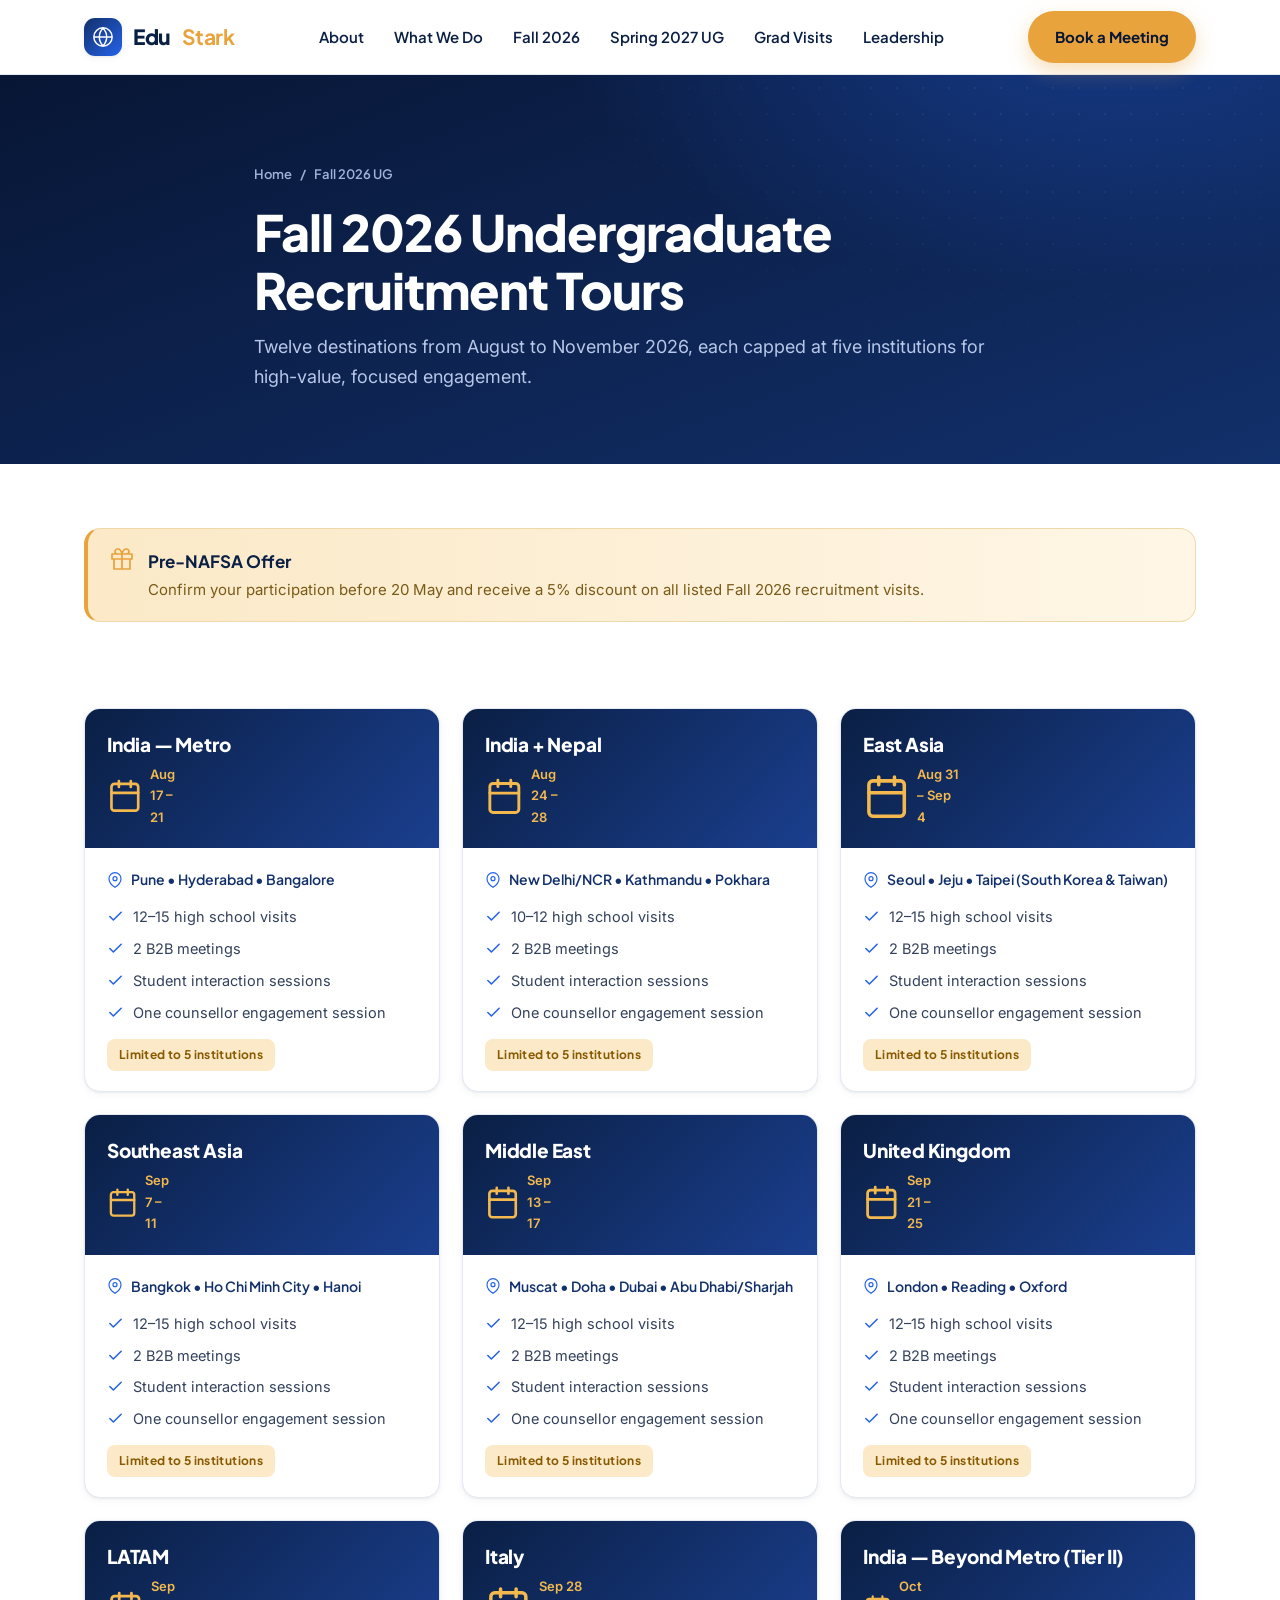
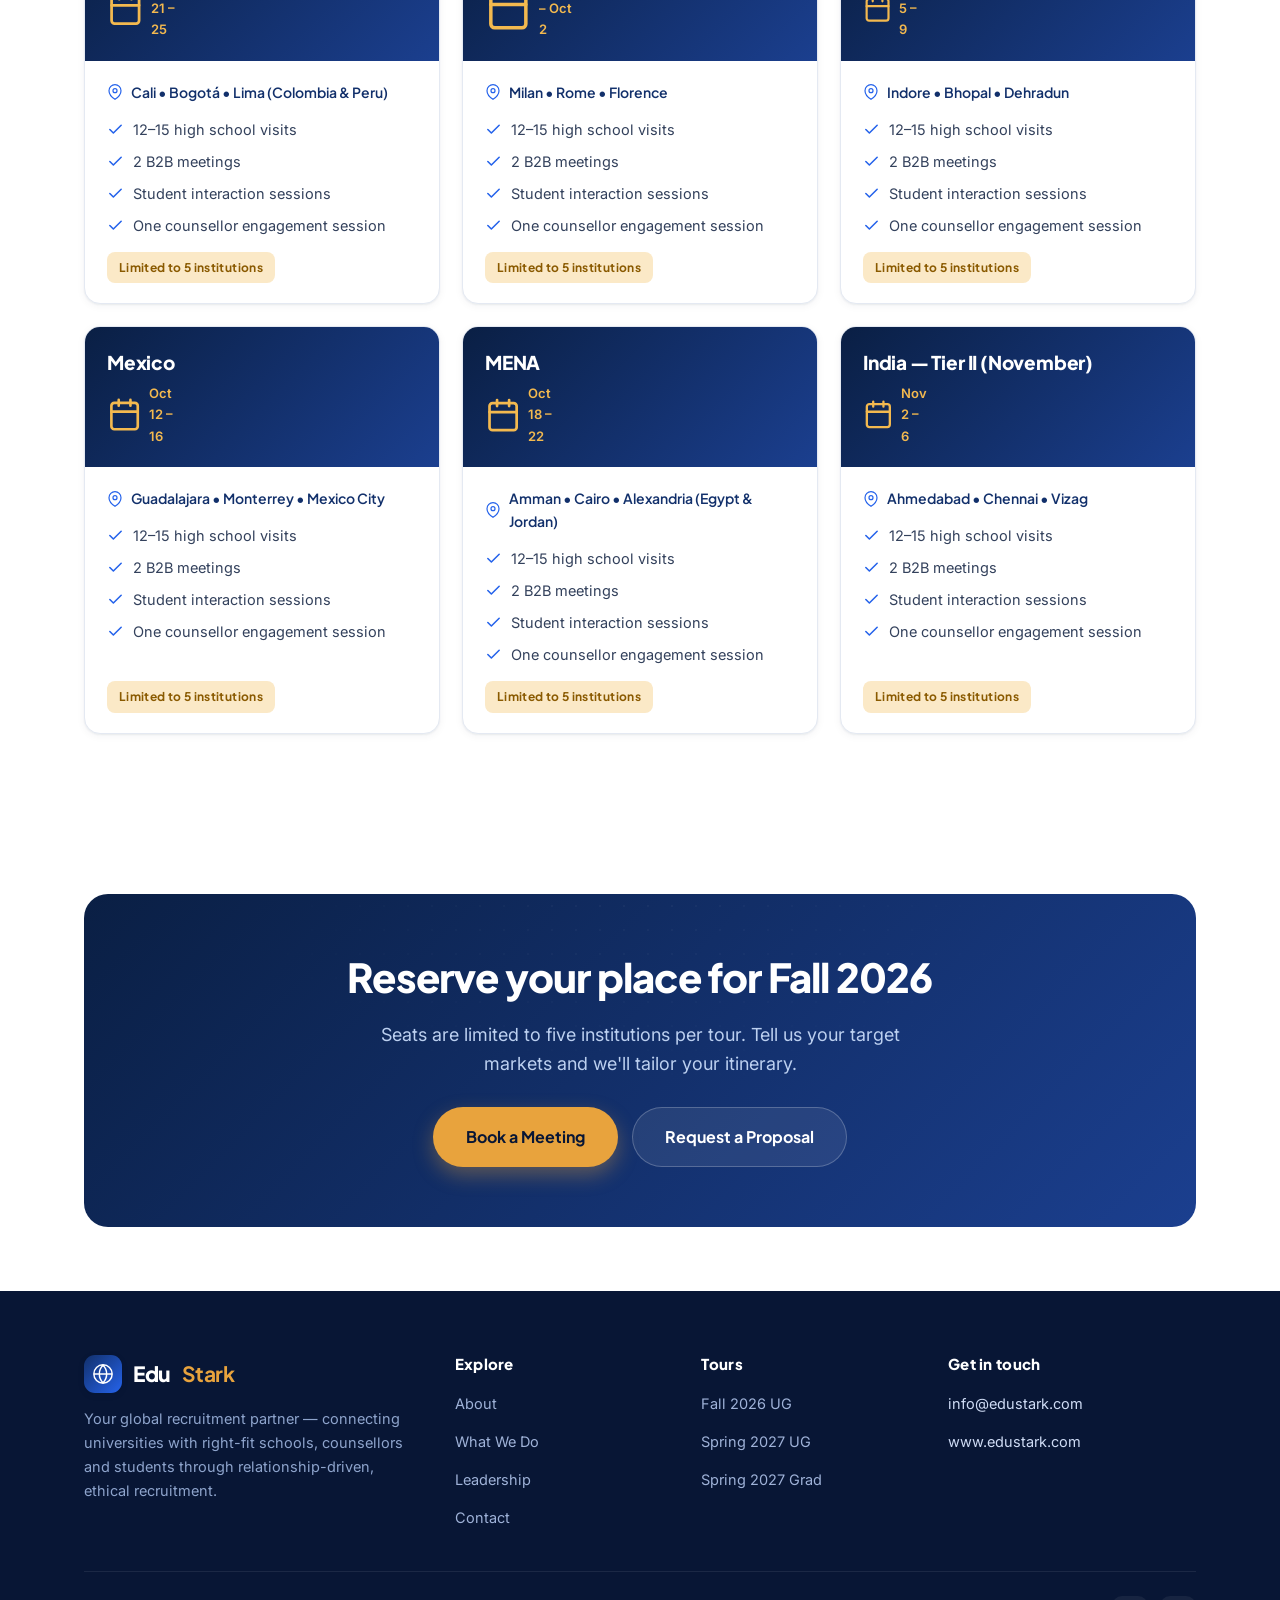
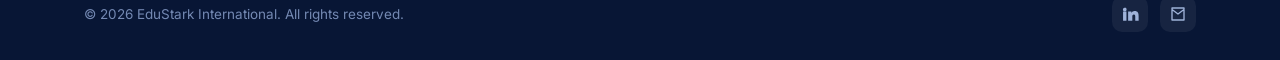
==== tours-fall-2026.html @ 6c58e2b6 "Add EduStark International website" ====
<!DOCTYPE html>
<html lang="en">
<head>
<meta charset="UTF-8" />
<meta name="viewport" content="width=device-width, initial-scale=1.0" />
<title>Fall 2026 Undergraduate Recruitment Tours | EduStark International</title>
<meta name="description" content="EduStark Fall 2026 undergraduate recruitment tours across India, East & Southeast Asia, the Middle East, Europe and the Americas. Limited to 5 institutions per tour." />
<link rel="preconnect" href="https://fonts.googleapis.com" />
<link rel="preconnect" href="https://fonts.gstatic.com" crossorigin />
<link href="https://fonts.googleapis.com/css2?family=Plus+Jakarta+Sans:wght@500;600;700;800&family=Inter:wght@400;500;600&display=swap" rel="stylesheet" />
<link rel="stylesheet" href="styles.css" />
<link rel="icon" href="assets/favicon.svg" type="image/svg+xml" />
</head>
<body>
<header class="site-header" id="header">
  <div class="container nav">
    <a href="index.html" class="brand" aria-label="EduStark International home">
      <span class="mark" aria-hidden="true"><svg viewBox="0 0 24 24" fill="none"><path d="M12 2a10 10 0 100 20 10 10 0 000-20zM2.5 12h19M12 2.5c2.6 2.5 4 6 4 9.5s-1.4 7-4 9.5C9.4 19 8 15.5 8 12s1.4-7 4-9.5z" stroke="currentColor" stroke-width="1.6" stroke-linecap="round" stroke-linejoin="round"/></svg></span>
      Edu<b>Stark</b>
    </a>
    <nav>
      <ul class="nav-links" id="navLinks">
        <li><a href="index.html#about">About</a></li>
        <li><a href="index.html#services">What We Do</a></li>
        <li><a href="tours-fall-2026.html">Fall 2026</a></li>
        <li><a href="tours-spring-2027-ug.html">Spring 2027 UG</a></li>
        <li><a href="tours-spring-2027-grad.html">Grad Visits</a></li>
        <li><a href="index.html#founder">Leadership</a></li>
        <li class="nav-cta-mobile"><a href="index.html#contact" class="btn btn--primary">Book a Meeting</a></li>
      </ul>
    </nav>
    <div class="nav-cta">
      <a href="index.html#contact" class="btn btn--primary">Book a Meeting</a>
      <button class="nav-toggle" id="navToggle" aria-label="Toggle menu" aria-expanded="false"><span></span><span></span><span></span></button>
    </div>
  </div>
</header>

<section class="page-banner">
  <div class="container page-banner-inner">
    <div class="crumb"><a href="index.html">Home</a> / <span>Fall 2026 UG</span></div>
    <h1>Fall 2026 Undergraduate Recruitment Tours</h1>
    <p>Twelve destinations from August to November 2026, each capped at five institutions for high-value, focused engagement.</p>
  </div>
</section>

<section class="section section--tight">
  <div class="container">
    
    <div class="notice"><svg viewBox="0 0 24 24" fill="none"><path d="M20 12v10H4V12M2 7h20v5H2zM12 22V7M12 7H7.5a2.5 2.5 0 010-5C11 2 12 7 12 7zM12 7h4.5a2.5 2.5 0 000-5C13 2 12 7 12 7z" stroke="currentColor" stroke-width="1.7" stroke-linecap="round" stroke-linejoin="round"/></svg><div><b>Pre-NAFSA Offer</b><p>Confirm your participation before 20 May and receive a 5% discount on all listed Fall 2026 recruitment visits.</p></div></div>
  </div>
</section>
<section class="section" style="padding-top:8px">
  <div class="container">
    <div class="dest-grid">
      <article class="dest">
        <div class="dest-head"><p class="region">India — Metro</p><span class="dates"><svg viewBox="0 0 24 24" fill="none"><rect x="3" y="4" width="18" height="18" rx="2" stroke="currentColor" stroke-width="1.8"/><path d="M16 2v4M8 2v4M3 10h18" stroke="currentColor" stroke-width="1.8" stroke-linecap="round"/></svg>Aug 17 – 21</span></div>
        <div class="dest-body"><div class="dest-cities"><svg viewBox="0 0 24 24" fill="none"><path d="M21 10c0 7-9 13-9 13s-9-6-9-13a9 9 0 0118 0z" stroke="currentColor" stroke-width="1.8"/><circle cx="12" cy="10" r="3" stroke="currentColor" stroke-width="1.8"/></svg>Pune • Hyderabad • Bangalore</div><ul><li><svg viewBox="0 0 24 24" fill="none"><path d="M20 6L9 17l-5-5" stroke="currentColor" stroke-width="2.2" stroke-linecap="round" stroke-linejoin="round"/></svg><span>12–15 high school visits</span></li><li><svg viewBox="0 0 24 24" fill="none"><path d="M20 6L9 17l-5-5" stroke="currentColor" stroke-width="2.2" stroke-linecap="round" stroke-linejoin="round"/></svg><span>2 B2B meetings</span></li><li><svg viewBox="0 0 24 24" fill="none"><path d="M20 6L9 17l-5-5" stroke="currentColor" stroke-width="2.2" stroke-linecap="round" stroke-linejoin="round"/></svg><span>Student interaction sessions</span></li><li><svg viewBox="0 0 24 24" fill="none"><path d="M20 6L9 17l-5-5" stroke="currentColor" stroke-width="2.2" stroke-linecap="round" stroke-linejoin="round"/></svg><span>One counsellor engagement session</span></li></ul><span class="badge-limit">Limited to 5 institutions</span></div>
      </article>
      <article class="dest">
        <div class="dest-head"><p class="region">India + Nepal</p><span class="dates"><svg viewBox="0 0 24 24" fill="none"><rect x="3" y="4" width="18" height="18" rx="2" stroke="currentColor" stroke-width="1.8"/><path d="M16 2v4M8 2v4M3 10h18" stroke="currentColor" stroke-width="1.8" stroke-linecap="round"/></svg>Aug 24 – 28</span></div>
        <div class="dest-body"><div class="dest-cities"><svg viewBox="0 0 24 24" fill="none"><path d="M21 10c0 7-9 13-9 13s-9-6-9-13a9 9 0 0118 0z" stroke="currentColor" stroke-width="1.8"/><circle cx="12" cy="10" r="3" stroke="currentColor" stroke-width="1.8"/></svg>New Delhi/NCR • Kathmandu • Pokhara</div><ul><li><svg viewBox="0 0 24 24" fill="none"><path d="M20 6L9 17l-5-5" stroke="currentColor" stroke-width="2.2" stroke-linecap="round" stroke-linejoin="round"/></svg><span>10–12 high school visits</span></li><li><svg viewBox="0 0 24 24" fill="none"><path d="M20 6L9 17l-5-5" stroke="currentColor" stroke-width="2.2" stroke-linecap="round" stroke-linejoin="round"/></svg><span>2 B2B meetings</span></li><li><svg viewBox="0 0 24 24" fill="none"><path d="M20 6L9 17l-5-5" stroke="currentColor" stroke-width="2.2" stroke-linecap="round" stroke-linejoin="round"/></svg><span>Student interaction sessions</span></li><li><svg viewBox="0 0 24 24" fill="none"><path d="M20 6L9 17l-5-5" stroke="currentColor" stroke-width="2.2" stroke-linecap="round" stroke-linejoin="round"/></svg><span>One counsellor engagement session</span></li></ul><span class="badge-limit">Limited to 5 institutions</span></div>
      </article>
      <article class="dest">
        <div class="dest-head"><p class="region">East Asia</p><span class="dates"><svg viewBox="0 0 24 24" fill="none"><rect x="3" y="4" width="18" height="18" rx="2" stroke="currentColor" stroke-width="1.8"/><path d="M16 2v4M8 2v4M3 10h18" stroke="currentColor" stroke-width="1.8" stroke-linecap="round"/></svg>Aug 31 – Sep 4</span></div>
        <div class="dest-body"><div class="dest-cities"><svg viewBox="0 0 24 24" fill="none"><path d="M21 10c0 7-9 13-9 13s-9-6-9-13a9 9 0 0118 0z" stroke="currentColor" stroke-width="1.8"/><circle cx="12" cy="10" r="3" stroke="currentColor" stroke-width="1.8"/></svg>Seoul • Jeju • Taipei (South Korea &amp; Taiwan)</div><ul><li><svg viewBox="0 0 24 24" fill="none"><path d="M20 6L9 17l-5-5" stroke="currentColor" stroke-width="2.2" stroke-linecap="round" stroke-linejoin="round"/></svg><span>12–15 high school visits</span></li><li><svg viewBox="0 0 24 24" fill="none"><path d="M20 6L9 17l-5-5" stroke="currentColor" stroke-width="2.2" stroke-linecap="round" stroke-linejoin="round"/></svg><span>2 B2B meetings</span></li><li><svg viewBox="0 0 24 24" fill="none"><path d="M20 6L9 17l-5-5" stroke="currentColor" stroke-width="2.2" stroke-linecap="round" stroke-linejoin="round"/></svg><span>Student interaction sessions</span></li><li><svg viewBox="0 0 24 24" fill="none"><path d="M20 6L9 17l-5-5" stroke="currentColor" stroke-width="2.2" stroke-linecap="round" stroke-linejoin="round"/></svg><span>One counsellor engagement session</span></li></ul><span class="badge-limit">Limited to 5 institutions</span></div>
      </article>
      <article class="dest">
        <div class="dest-head"><p class="region">Southeast Asia</p><span class="dates"><svg viewBox="0 0 24 24" fill="none"><rect x="3" y="4" width="18" height="18" rx="2" stroke="currentColor" stroke-width="1.8"/><path d="M16 2v4M8 2v4M3 10h18" stroke="currentColor" stroke-width="1.8" stroke-linecap="round"/></svg>Sep 7 – 11</span></div>
        <div class="dest-body"><div class="dest-cities"><svg viewBox="0 0 24 24" fill="none"><path d="M21 10c0 7-9 13-9 13s-9-6-9-13a9 9 0 0118 0z" stroke="currentColor" stroke-width="1.8"/><circle cx="12" cy="10" r="3" stroke="currentColor" stroke-width="1.8"/></svg>Bangkok • Ho Chi Minh City • Hanoi</div><ul><li><svg viewBox="0 0 24 24" fill="none"><path d="M20 6L9 17l-5-5" stroke="currentColor" stroke-width="2.2" stroke-linecap="round" stroke-linejoin="round"/></svg><span>12–15 high school visits</span></li><li><svg viewBox="0 0 24 24" fill="none"><path d="M20 6L9 17l-5-5" stroke="currentColor" stroke-width="2.2" stroke-linecap="round" stroke-linejoin="round"/></svg><span>2 B2B meetings</span></li><li><svg viewBox="0 0 24 24" fill="none"><path d="M20 6L9 17l-5-5" stroke="currentColor" stroke-width="2.2" stroke-linecap="round" stroke-linejoin="round"/></svg><span>Student interaction sessions</span></li><li><svg viewBox="0 0 24 24" fill="none"><path d="M20 6L9 17l-5-5" stroke="currentColor" stroke-width="2.2" stroke-linecap="round" stroke-linejoin="round"/></svg><span>One counsellor engagement session</span></li></ul><span class="badge-limit">Limited to 5 institutions</span></div>
      </article>
      <article class="dest">
        <div class="dest-head"><p class="region">Middle East</p><span class="dates"><svg viewBox="0 0 24 24" fill="none"><rect x="3" y="4" width="18" height="18" rx="2" stroke="currentColor" stroke-width="1.8"/><path d="M16 2v4M8 2v4M3 10h18" stroke="currentColor" stroke-width="1.8" stroke-linecap="round"/></svg>Sep 13 – 17</span></div>
        <div class="dest-body"><div class="dest-cities"><svg viewBox="0 0 24 24" fill="none"><path d="M21 10c0 7-9 13-9 13s-9-6-9-13a9 9 0 0118 0z" stroke="currentColor" stroke-width="1.8"/><circle cx="12" cy="10" r="3" stroke="currentColor" stroke-width="1.8"/></svg>Muscat • Doha • Dubai • Abu Dhabi/Sharjah</div><ul><li><svg viewBox="0 0 24 24" fill="none"><path d="M20 6L9 17l-5-5" stroke="currentColor" stroke-width="2.2" stroke-linecap="round" stroke-linejoin="round"/></svg><span>12–15 high school visits</span></li><li><svg viewBox="0 0 24 24" fill="none"><path d="M20 6L9 17l-5-5" stroke="currentColor" stroke-width="2.2" stroke-linecap="round" stroke-linejoin="round"/></svg><span>2 B2B meetings</span></li><li><svg viewBox="0 0 24 24" fill="none"><path d="M20 6L9 17l-5-5" stroke="currentColor" stroke-width="2.2" stroke-linecap="round" stroke-linejoin="round"/></svg><span>Student interaction sessions</span></li><li><svg viewBox="0 0 24 24" fill="none"><path d="M20 6L9 17l-5-5" stroke="currentColor" stroke-width="2.2" stroke-linecap="round" stroke-linejoin="round"/></svg><span>One counsellor engagement session</span></li></ul><span class="badge-limit">Limited to 5 institutions</span></div>
      </article>
      <article class="dest">
        <div class="dest-head"><p class="region">United Kingdom</p><span class="dates"><svg viewBox="0 0 24 24" fill="none"><rect x="3" y="4" width="18" height="18" rx="2" stroke="currentColor" stroke-width="1.8"/><path d="M16 2v4M8 2v4M3 10h18" stroke="currentColor" stroke-width="1.8" stroke-linecap="round"/></svg>Sep 21 – 25</span></div>
        <div class="dest-body"><div class="dest-cities"><svg viewBox="0 0 24 24" fill="none"><path d="M21 10c0 7-9 13-9 13s-9-6-9-13a9 9 0 0118 0z" stroke="currentColor" stroke-width="1.8"/><circle cx="12" cy="10" r="3" stroke="currentColor" stroke-width="1.8"/></svg>London • Reading • Oxford</div><ul><li><svg viewBox="0 0 24 24" fill="none"><path d="M20 6L9 17l-5-5" stroke="currentColor" stroke-width="2.2" stroke-linecap="round" stroke-linejoin="round"/></svg><span>12–15 high school visits</span></li><li><svg viewBox="0 0 24 24" fill="none"><path d="M20 6L9 17l-5-5" stroke="currentColor" stroke-width="2.2" stroke-linecap="round" stroke-linejoin="round"/></svg><span>2 B2B meetings</span></li><li><svg viewBox="0 0 24 24" fill="none"><path d="M20 6L9 17l-5-5" stroke="currentColor" stroke-width="2.2" stroke-linecap="round" stroke-linejoin="round"/></svg><span>Student interaction sessions</span></li><li><svg viewBox="0 0 24 24" fill="none"><path d="M20 6L9 17l-5-5" stroke="currentColor" stroke-width="2.2" stroke-linecap="round" stroke-linejoin="round"/></svg><span>One counsellor engagement session</span></li></ul><span class="badge-limit">Limited to 5 institutions</span></div>
      </article>
      <article class="dest">
        <div class="dest-head"><p class="region">LATAM</p><span class="dates"><svg viewBox="0 0 24 24" fill="none"><rect x="3" y="4" width="18" height="18" rx="2" stroke="currentColor" stroke-width="1.8"/><path d="M16 2v4M8 2v4M3 10h18" stroke="currentColor" stroke-width="1.8" stroke-linecap="round"/></svg>Sep 21 – 25</span></div>
        <div class="dest-body"><div class="dest-cities"><svg viewBox="0 0 24 24" fill="none"><path d="M21 10c0 7-9 13-9 13s-9-6-9-13a9 9 0 0118 0z" stroke="currentColor" stroke-width="1.8"/><circle cx="12" cy="10" r="3" stroke="currentColor" stroke-width="1.8"/></svg>Cali • Bogotá • Lima (Colombia &amp; Peru)</div><ul><li><svg viewBox="0 0 24 24" fill="none"><path d="M20 6L9 17l-5-5" stroke="currentColor" stroke-width="2.2" stroke-linecap="round" stroke-linejoin="round"/></svg><span>12–15 high school visits</span></li><li><svg viewBox="0 0 24 24" fill="none"><path d="M20 6L9 17l-5-5" stroke="currentColor" stroke-width="2.2" stroke-linecap="round" stroke-linejoin="round"/></svg><span>2 B2B meetings</span></li><li><svg viewBox="0 0 24 24" fill="none"><path d="M20 6L9 17l-5-5" stroke="currentColor" stroke-width="2.2" stroke-linecap="round" stroke-linejoin="round"/></svg><span>Student interaction sessions</span></li><li><svg viewBox="0 0 24 24" fill="none"><path d="M20 6L9 17l-5-5" stroke="currentColor" stroke-width="2.2" stroke-linecap="round" stroke-linejoin="round"/></svg><span>One counsellor engagement session</span></li></ul><span class="badge-limit">Limited to 5 institutions</span></div>
      </article>
      <article class="dest">
        <div class="dest-head"><p class="region">Italy</p><span class="dates"><svg viewBox="0 0 24 24" fill="none"><rect x="3" y="4" width="18" height="18" rx="2" stroke="currentColor" stroke-width="1.8"/><path d="M16 2v4M8 2v4M3 10h18" stroke="currentColor" stroke-width="1.8" stroke-linecap="round"/></svg>Sep 28 – Oct 2</span></div>
        <div class="dest-body"><div class="dest-cities"><svg viewBox="0 0 24 24" fill="none"><path d="M21 10c0 7-9 13-9 13s-9-6-9-13a9 9 0 0118 0z" stroke="currentColor" stroke-width="1.8"/><circle cx="12" cy="10" r="3" stroke="currentColor" stroke-width="1.8"/></svg>Milan • Rome • Florence</div><ul><li><svg viewBox="0 0 24 24" fill="none"><path d="M20 6L9 17l-5-5" stroke="currentColor" stroke-width="2.2" stroke-linecap="round" stroke-linejoin="round"/></svg><span>12–15 high school visits</span></li><li><svg viewBox="0 0 24 24" fill="none"><path d="M20 6L9 17l-5-5" stroke="currentColor" stroke-width="2.2" stroke-linecap="round" stroke-linejoin="round"/></svg><span>2 B2B meetings</span></li><li><svg viewBox="0 0 24 24" fill="none"><path d="M20 6L9 17l-5-5" stroke="currentColor" stroke-width="2.2" stroke-linecap="round" stroke-linejoin="round"/></svg><span>Student interaction sessions</span></li><li><svg viewBox="0 0 24 24" fill="none"><path d="M20 6L9 17l-5-5" stroke="currentColor" stroke-width="2.2" stroke-linecap="round" stroke-linejoin="round"/></svg><span>One counsellor engagement session</span></li></ul><span class="badge-limit">Limited to 5 institutions</span></div>
      </article>
      <article class="dest">
        <div class="dest-head"><p class="region">India — Beyond Metro (Tier II)</p><span class="dates"><svg viewBox="0 0 24 24" fill="none"><rect x="3" y="4" width="18" height="18" rx="2" stroke="currentColor" stroke-width="1.8"/><path d="M16 2v4M8 2v4M3 10h18" stroke="currentColor" stroke-width="1.8" stroke-linecap="round"/></svg>Oct 5 – 9</span></div>
        <div class="dest-body"><div class="dest-cities"><svg viewBox="0 0 24 24" fill="none"><path d="M21 10c0 7-9 13-9 13s-9-6-9-13a9 9 0 0118 0z" stroke="currentColor" stroke-width="1.8"/><circle cx="12" cy="10" r="3" stroke="currentColor" stroke-width="1.8"/></svg>Indore • Bhopal • Dehradun</div><ul><li><svg viewBox="0 0 24 24" fill="none"><path d="M20 6L9 17l-5-5" stroke="currentColor" stroke-width="2.2" stroke-linecap="round" stroke-linejoin="round"/></svg><span>12–15 high school visits</span></li><li><svg viewBox="0 0 24 24" fill="none"><path d="M20 6L9 17l-5-5" stroke="currentColor" stroke-width="2.2" stroke-linecap="round" stroke-linejoin="round"/></svg><span>2 B2B meetings</span></li><li><svg viewBox="0 0 24 24" fill="none"><path d="M20 6L9 17l-5-5" stroke="currentColor" stroke-width="2.2" stroke-linecap="round" stroke-linejoin="round"/></svg><span>Student interaction sessions</span></li><li><svg viewBox="0 0 24 24" fill="none"><path d="M20 6L9 17l-5-5" stroke="currentColor" stroke-width="2.2" stroke-linecap="round" stroke-linejoin="round"/></svg><span>One counsellor engagement session</span></li></ul><span class="badge-limit">Limited to 5 institutions</span></div>
      </article>
      <article class="dest">
        <div class="dest-head"><p class="region">Mexico</p><span class="dates"><svg viewBox="0 0 24 24" fill="none"><rect x="3" y="4" width="18" height="18" rx="2" stroke="currentColor" stroke-width="1.8"/><path d="M16 2v4M8 2v4M3 10h18" stroke="currentColor" stroke-width="1.8" stroke-linecap="round"/></svg>Oct 12 – 16</span></div>
        <div class="dest-body"><div class="dest-cities"><svg viewBox="0 0 24 24" fill="none"><path d="M21 10c0 7-9 13-9 13s-9-6-9-13a9 9 0 0118 0z" stroke="currentColor" stroke-width="1.8"/><circle cx="12" cy="10" r="3" stroke="currentColor" stroke-width="1.8"/></svg>Guadalajara • Monterrey • Mexico City</div><ul><li><svg viewBox="0 0 24 24" fill="none"><path d="M20 6L9 17l-5-5" stroke="currentColor" stroke-width="2.2" stroke-linecap="round" stroke-linejoin="round"/></svg><span>12–15 high school visits</span></li><li><svg viewBox="0 0 24 24" fill="none"><path d="M20 6L9 17l-5-5" stroke="currentColor" stroke-width="2.2" stroke-linecap="round" stroke-linejoin="round"/></svg><span>2 B2B meetings</span></li><li><svg viewBox="0 0 24 24" fill="none"><path d="M20 6L9 17l-5-5" stroke="currentColor" stroke-width="2.2" stroke-linecap="round" stroke-linejoin="round"/></svg><span>Student interaction sessions</span></li><li><svg viewBox="0 0 24 24" fill="none"><path d="M20 6L9 17l-5-5" stroke="currentColor" stroke-width="2.2" stroke-linecap="round" stroke-linejoin="round"/></svg><span>One counsellor engagement session</span></li></ul><span class="badge-limit">Limited to 5 institutions</span></div>
      </article>
      <article class="dest">
        <div class="dest-head"><p class="region">MENA</p><span class="dates"><svg viewBox="0 0 24 24" fill="none"><rect x="3" y="4" width="18" height="18" rx="2" stroke="currentColor" stroke-width="1.8"/><path d="M16 2v4M8 2v4M3 10h18" stroke="currentColor" stroke-width="1.8" stroke-linecap="round"/></svg>Oct 18 – 22</span></div>
        <div class="dest-body"><div class="dest-cities"><svg viewBox="0 0 24 24" fill="none"><path d="M21 10c0 7-9 13-9 13s-9-6-9-13a9 9 0 0118 0z" stroke="currentColor" stroke-width="1.8"/><circle cx="12" cy="10" r="3" stroke="currentColor" stroke-width="1.8"/></svg>Amman • Cairo • Alexandria (Egypt &amp; Jordan)</div><ul><li><svg viewBox="0 0 24 24" fill="none"><path d="M20 6L9 17l-5-5" stroke="currentColor" stroke-width="2.2" stroke-linecap="round" stroke-linejoin="round"/></svg><span>12–15 high school visits</span></li><li><svg viewBox="0 0 24 24" fill="none"><path d="M20 6L9 17l-5-5" stroke="currentColor" stroke-width="2.2" stroke-linecap="round" stroke-linejoin="round"/></svg><span>2 B2B meetings</span></li><li><svg viewBox="0 0 24 24" fill="none"><path d="M20 6L9 17l-5-5" stroke="currentColor" stroke-width="2.2" stroke-linecap="round" stroke-linejoin="round"/></svg><span>Student interaction sessions</span></li><li><svg viewBox="0 0 24 24" fill="none"><path d="M20 6L9 17l-5-5" stroke="currentColor" stroke-width="2.2" stroke-linecap="round" stroke-linejoin="round"/></svg><span>One counsellor engagement session</span></li></ul><span class="badge-limit">Limited to 5 institutions</span></div>
      </article>
      <article class="dest">
        <div class="dest-head"><p class="region">India — Tier II (November)</p><span class="dates"><svg viewBox="0 0 24 24" fill="none"><rect x="3" y="4" width="18" height="18" rx="2" stroke="currentColor" stroke-width="1.8"/><path d="M16 2v4M8 2v4M3 10h18" stroke="currentColor" stroke-width="1.8" stroke-linecap="round"/></svg>Nov 2 – 6</span></div>
        <div class="dest-body"><div class="dest-cities"><svg viewBox="0 0 24 24" fill="none"><path d="M21 10c0 7-9 13-9 13s-9-6-9-13a9 9 0 0118 0z" stroke="currentColor" stroke-width="1.8"/><circle cx="12" cy="10" r="3" stroke="currentColor" stroke-width="1.8"/></svg>Ahmedabad • Chennai • Vizag</div><ul><li><svg viewBox="0 0 24 24" fill="none"><path d="M20 6L9 17l-5-5" stroke="currentColor" stroke-width="2.2" stroke-linecap="round" stroke-linejoin="round"/></svg><span>12–15 high school visits</span></li><li><svg viewBox="0 0 24 24" fill="none"><path d="M20 6L9 17l-5-5" stroke="currentColor" stroke-width="2.2" stroke-linecap="round" stroke-linejoin="round"/></svg><span>2 B2B meetings</span></li><li><svg viewBox="0 0 24 24" fill="none"><path d="M20 6L9 17l-5-5" stroke="currentColor" stroke-width="2.2" stroke-linecap="round" stroke-linejoin="round"/></svg><span>Student interaction sessions</span></li><li><svg viewBox="0 0 24 24" fill="none"><path d="M20 6L9 17l-5-5" stroke="currentColor" stroke-width="2.2" stroke-linecap="round" stroke-linejoin="round"/></svg><span>One counsellor engagement session</span></li></ul><span class="badge-limit">Limited to 5 institutions</span></div>
      </article>
    </div>
    
  </div>
</section>

<section class="section section--tight">
  <div class="container">
    <div class="cta reveal">
      <h2>Reserve your place for Fall 2026</h2>
      <p>Seats are limited to five institutions per tour. Tell us your target markets and we'll tailor your itinerary.</p>
      <div class="hero-actions">
        <a href="mailto:info@edustark.com?subject=Tour%20Enquiry" class="btn btn--primary btn--lg">Book a Meeting</a>
        <a href="mailto:info@edustark.com?subject=Proposal%20Request" class="btn btn--on-navy btn--lg">Request a Proposal</a>
      </div>
    </div>
  </div>
</section>

<footer class="site-footer">
  <div class="container">
    <div class="footer-grid">
      <div class="footer-brand">
        <a href="index.html" class="brand" style="color:#fff"><span class="mark" aria-hidden="true"><svg viewBox="0 0 24 24" fill="none"><path d="M12 2a10 10 0 100 20 10 10 0 000-20zM2.5 12h19M12 2.5c2.6 2.5 4 6 4 9.5s-1.4 7-4 9.5C9.4 19 8 15.5 8 12s1.4-7 4-9.5z" stroke="currentColor" stroke-width="1.6" stroke-linecap="round" stroke-linejoin="round"/></svg></span>Edu<b style="color:var(--gold-500)">Stark</b></a>
        <p>Your global recruitment partner — connecting universities with right-fit schools, counsellors and students through relationship-driven, ethical recruitment.</p>
      </div>
      <div class="footer-col"><h4>Explore</h4><ul><li><a href="index.html#about">About</a></li><li><a href="index.html#services">What We Do</a></li><li><a href="index.html#founder">Leadership</a></li><li><a href="index.html#contact">Contact</a></li></ul></div>
      <div class="footer-col"><h4>Tours</h4><ul><li><a href="tours-fall-2026.html">Fall 2026 UG</a></li><li><a href="tours-spring-2027-ug.html">Spring 2027 UG</a></li><li><a href="tours-spring-2027-grad.html">Spring 2027 Grad</a></li></ul></div>
      <div class="footer-col footer-contact"><h4>Get in touch</h4><ul><li><a href="mailto:info@edustark.com">info@edustark.com</a></li><li><a href="https://www.edustark.com">www.edustark.com</a></li></ul></div>
    </div>
    <div class="footer-bottom">
      <span>&copy; <span id="year"></span> EduStark International. All rights reserved.</span>
      <div class="socials">
        <a href="#" aria-label="LinkedIn"><svg viewBox="0 0 24 24" fill="currentColor"><path d="M4.98 3.5A2.5 2.5 0 112.5 6 2.49 2.49 0 014.98 3.5zM2.75 8.75h4.5V21h-4.5zM9.5 8.75h4.3v1.68h.06a4.72 4.72 0 014.25-2.33c4.55 0 5.39 3 5.39 6.86V21h-4.5v-5.43c0-1.3 0-2.97-1.81-2.97s-2.09 1.41-2.09 2.87V21H9.5z"/></svg></a>
        <a href="mailto:info@edustark.com" aria-label="Email"><svg viewBox="0 0 24 24" fill="none"><path d="M4 4h16v16H4zM4 6l8 6 8-6" stroke="currentColor" stroke-width="1.8" stroke-linecap="round" stroke-linejoin="round"/></svg></a>
      </div>
    </div>
  </div>
</footer>
<script src="main.js"></script>
</body>
</html>
---- styles.css ----
/* =========================================================
   EduStark International — Design System
   Modern, professional static site (GitHub Pages ready)
   ========================================================= */

:root {
  /* Brand palette */
  --navy-900: #081635;
  --navy-800: #0a1f44;
  --navy-700: #12306b;
  --navy-600: #1b3f8f;
  --blue-500: #2563eb;
  --blue-400: #3b82f6;
  --gold-500: #e8a33d;
  --gold-400: #f3b94f;
  --gold-soft: #fbe9c7;

  /* Neutrals */
  --ink: #0b1220;
  --body: #33415c;
  --muted: #64748b;
  --line: #e4e9f2;
  --bg: #ffffff;
  --bg-soft: #f4f7fd;
  --bg-softer: #eef3fc;

  /* Effects */
  --radius-sm: 10px;
  --radius: 16px;
  --radius-lg: 24px;
  --shadow-sm: 0 1px 2px rgba(10, 31, 68, .06), 0 2px 8px rgba(10, 31, 68, .05);
  --shadow: 0 10px 30px rgba(10, 31, 68, .10);
  --shadow-lg: 0 24px 60px rgba(10, 31, 68, .18);
  --container: 1160px;

  --font-head: "Plus Jakarta Sans", "Segoe UI", system-ui, -apple-system, sans-serif;
  --font-body: "Inter", "Segoe UI", system-ui, -apple-system, sans-serif;
}

/* ---------- Reset ---------- */
*, *::before, *::after { box-sizing: border-box; }
html { scroll-behavior: smooth; -webkit-text-size-adjust: 100%; }
body {
  margin: 0;
  font-family: var(--font-body);
  color: var(--body);
  background: var(--bg);
  line-height: 1.65;
  font-size: 17px;
  -webkit-font-smoothing: antialiased;
  text-rendering: optimizeLegibility;
}
img { max-width: 100%; display: block; }
a { color: var(--blue-500); text-decoration: none; }
h1, h2, h3, h4 {
  font-family: var(--font-head);
  color: var(--ink);
  line-height: 1.15;
  margin: 0 0 .5em;
  font-weight: 800;
  letter-spacing: -0.02em;
}
p { margin: 0 0 1rem; }
ul { margin: 0; padding: 0; }

/* ---------- Layout ---------- */
.container { width: 100%; max-width: var(--container); margin: 0 auto; padding: 0 24px; }
.section { padding: 96px 0; }
.section--soft { background: var(--bg-soft); }
.section--navy { background: var(--navy-800); color: #c9d6ef; }
.section--tight { padding: 64px 0; }
.center { text-align: center; }
.narrow { max-width: 740px; margin-left: auto; margin-right: auto; }

.eyebrow {
  display: inline-block;
  font-family: var(--font-head);
  font-weight: 700;
  font-size: 13px;
  letter-spacing: .14em;
  text-transform: uppercase;
  color: var(--blue-500);
  margin-bottom: 14px;
}
.section--navy .eyebrow { color: var(--gold-400); }
.section-title { font-size: clamp(28px, 4vw, 42px); margin-bottom: 16px; }
.section--navy .section-title { color: #fff; }
.section-lead { font-size: 18px; color: var(--muted); }
.section--navy .section-lead { color: #a9bbdd; }

/* ---------- Buttons ---------- */
.btn {
  display: inline-flex; align-items: center; gap: 9px;
  font-family: var(--font-head);
  font-weight: 700; font-size: 15px;
  padding: 13px 26px; border-radius: 999px;
  border: 1.5px solid transparent; cursor: pointer;
  transition: transform .18s ease, box-shadow .18s ease, background .18s ease, color .18s ease;
  white-space: nowrap;
}
.btn:hover { transform: translateY(-2px); }
.btn--primary { background: var(--gold-500); color: var(--navy-900); box-shadow: 0 8px 20px rgba(232,163,61,.35); }
.btn--primary:hover { background: var(--gold-400); box-shadow: 0 12px 26px rgba(232,163,61,.45); }
.btn--blue { background: var(--blue-500); color: #fff; box-shadow: 0 8px 20px rgba(37,99,235,.30); }
.btn--blue:hover { background: var(--blue-400); }
.btn--ghost { background: transparent; color: var(--ink); border-color: var(--line); }
.btn--ghost:hover { border-color: var(--blue-400); color: var(--blue-500); }
.btn--on-navy { background: rgba(255,255,255,.08); color:#fff; border-color: rgba(255,255,255,.22); }
.btn--on-navy:hover { background: rgba(255,255,255,.16); }
.btn--lg { padding: 16px 32px; font-size: 16px; }

/* ---------- Header ---------- */
.site-header {
  position: sticky; top: 0; z-index: 50;
  background: rgba(255,255,255,.88);
  backdrop-filter: saturate(180%) blur(14px);
  border-bottom: 1px solid var(--line);
}
.nav { display: flex; align-items: center; justify-content: space-between; height: 74px; }
.brand { display: flex; align-items: center; gap: 11px; font-family: var(--font-head); font-weight: 800; font-size: 21px; color: var(--navy-800); letter-spacing: -.02em; }
.brand:hover { color: var(--navy-800); }
.brand .mark {
  width: 38px; height: 38px; border-radius: 11px; flex: 0 0 auto;
  background: linear-gradient(135deg, var(--navy-700), var(--blue-500));
  display: grid; place-items: center; color: #fff; box-shadow: var(--shadow-sm);
}
.brand .mark svg { width: 22px; height: 22px; }
.brand b { color: var(--gold-500); }
.nav-links { display: flex; align-items: center; gap: 30px; list-style: none; }
.nav-links a { font-family: var(--font-head); font-weight: 600; font-size: 15px; color: var(--navy-800); }
.nav-links a:hover { color: var(--blue-500); }
.nav-cta { display: flex; align-items: center; gap: 14px; }
.nav-toggle { display: none; background: none; border: 0; cursor: pointer; padding: 8px; }
.nav-toggle span { display: block; width: 24px; height: 2.5px; background: var(--navy-800); border-radius: 2px; margin: 5px 0; transition: .25s; }

/* ---------- Hero ---------- */
.hero {
  position: relative; overflow: hidden;
  background:
    radial-gradient(1200px 600px at 78% -10%, rgba(37,99,235,.42), transparent 60%),
    radial-gradient(900px 500px at 10% 110%, rgba(232,163,61,.18), transparent 55%),
    linear-gradient(160deg, var(--navy-900) 0%, var(--navy-800) 45%, var(--navy-700) 100%);
  color: #eaf0ff;
}
.hero::after {
  content: ""; position: absolute; inset: 0;
  background-image: radial-gradient(rgba(255,255,255,.14) 1.4px, transparent 1.6px);
  background-size: 26px 26px;
  -webkit-mask-image: radial-gradient(1000px 520px at 75% 20%, #000 0%, transparent 72%);
          mask-image: radial-gradient(1000px 520px at 75% 20%, #000 0%, transparent 72%);
  opacity: .5; pointer-events: none;
}
.hero-inner { position: relative; z-index: 2; display: grid; grid-template-columns: 1.08fr .92fr; gap: 56px; align-items: center; padding: 104px 0 110px; }
.hero-badge {
  display: inline-flex; align-items: center; gap: 8px;
  background: rgba(255,255,255,.1); border: 1px solid rgba(255,255,255,.18);
  color: #dbe6ff; font-family: var(--font-head); font-weight: 600; font-size: 13px;
  padding: 7px 15px; border-radius: 999px; margin-bottom: 22px; letter-spacing: .02em;
}
.hero-badge .dot { width: 8px; height: 8px; border-radius: 50%; background: var(--gold-400); box-shadow: 0 0 0 4px rgba(243,185,79,.25); }
.hero h1 { color: #fff; font-size: clamp(34px, 5vw, 58px); line-height: 1.06; margin-bottom: 22px; }
.hero h1 .hl { color: var(--gold-400); }
.hero p.lead { font-size: 19px; color: #b8c7e8; max-width: 540px; margin-bottom: 32px; }
.hero-actions { display: flex; flex-wrap: wrap; gap: 14px; margin-bottom: 38px; }
.hero-trust { display: flex; flex-wrap: wrap; gap: 26px; align-items: center; color: #9fb2d8; font-size: 14px; }
.hero-trust .ht { display: flex; align-items: center; gap: 9px; font-family: var(--font-head); font-weight: 600; }
.hero-trust svg { width: 18px; height: 18px; color: var(--gold-400); flex: 0 0 auto; }

/* Hero visual card */
.hero-visual { position: relative; }
.globe-card {
  background: rgba(255,255,255,.06); border: 1px solid rgba(255,255,255,.14);
  border-radius: var(--radius-lg); padding: 26px; box-shadow: var(--shadow-lg);
  backdrop-filter: blur(6px);
}
.globe-card .gc-top { display: flex; align-items: center; justify-content: space-between; margin-bottom: 18px; }
.globe-card .gc-top span { font-family: var(--font-head); font-weight: 700; color: #fff; font-size: 15px; }
.globe-card .gc-top .pill { font-size: 12px; font-weight: 600; color: var(--navy-900); background: var(--gold-400); padding: 4px 11px; border-radius: 999px; }
.globe-wrap { border-radius: var(--radius); overflow: hidden; background: linear-gradient(180deg, rgba(37,99,235,.18), rgba(8,22,53,.5)); }
.globe-wrap svg { width: 100%; height: auto; display: block; }
.gc-stats { display: grid; grid-template-columns: repeat(3,1fr); gap: 10px; margin-top: 18px; }
.gc-stat { background: rgba(255,255,255,.05); border: 1px solid rgba(255,255,255,.1); border-radius: 12px; padding: 12px; text-align: center; }
.gc-stat b { display: block; font-family: var(--font-head); color: #fff; font-size: 22px; line-height: 1; margin-bottom: 4px; }
.gc-stat small { color: #9fb2d8; font-size: 11.5px; letter-spacing: .03em; }

/* ---------- Logos / markets strip ---------- */
.strip { background: var(--navy-900); padding: 20px 0; border-top: 1px solid rgba(255,255,255,.06); }
.strip-inner { display: flex; align-items: center; gap: 14px 34px; flex-wrap: wrap; justify-content: center; }
.strip-inner span { font-family: var(--font-head); font-weight: 600; font-size: 14.5px; color: #8ea4cc; letter-spacing: .02em; }
.strip-inner .lbl { color: var(--gold-400); text-transform: uppercase; font-size: 12px; letter-spacing: .16em; }

/* ---------- Feature cards ---------- */
.grid { display: grid; gap: 24px; }
.grid-3 { grid-template-columns: repeat(3, 1fr); }
.grid-4 { grid-template-columns: repeat(4, 1fr); }
.grid-2 { grid-template-columns: repeat(2, 1fr); }

.card {
  background: var(--bg); border: 1px solid var(--line); border-radius: var(--radius);
  padding: 30px; box-shadow: var(--shadow-sm);
  transition: transform .2s ease, box-shadow .2s ease, border-color .2s ease;
}
.card:hover { transform: translateY(-4px); box-shadow: var(--shadow); border-color: #d4e0f5; }
.card .ic {
  width: 52px; height: 52px; border-radius: 14px; display: grid; place-items: center; margin-bottom: 18px;
  background: var(--bg-softer); color: var(--blue-500);
}
.card .ic svg { width: 26px; height: 26px; }
.card h3 { font-size: 20px; margin-bottom: 8px; }
.card p { font-size: 15.5px; color: var(--muted); margin: 0; }

/* ---------- Highlights band ---------- */
.stats-band { display: grid; grid-template-columns: repeat(4,1fr); gap: 28px; }
.stat { text-align: center; padding: 10px; }
.stat b { font-family: var(--font-head); font-weight: 800; font-size: clamp(32px, 4vw, 46px); color: #fff; line-height: 1; display: block; letter-spacing: -.02em; }
.stat b .plus { color: var(--gold-400); }
.stat span { display: block; margin-top: 10px; color: #a9bbdd; font-size: 14.5px; }

/* ---------- Regions ---------- */
.regions { display: flex; flex-wrap: wrap; gap: 12px; justify-content: center; }
.region-chip {
  display: inline-flex; align-items: center; gap: 9px;
  background: var(--bg); border: 1px solid var(--line); border-radius: 999px;
  padding: 11px 20px; font-family: var(--font-head); font-weight: 600; font-size: 15px; color: var(--navy-800);
  box-shadow: var(--shadow-sm); transition: .18s;
}
.region-chip:hover { border-color: var(--blue-400); color: var(--blue-500); transform: translateY(-2px); }
.region-chip .flag { font-size: 18px; }

/* ---------- How it works ---------- */
.steps { display: grid; grid-template-columns: repeat(3,1fr); gap: 24px; counter-reset: step; }
.step { position: relative; background: var(--bg); border: 1px solid var(--line); border-radius: var(--radius); padding: 30px 28px; }
.step .num { font-family: var(--font-head); font-weight: 800; font-size: 15px; color: var(--blue-500); background: var(--bg-softer); width: 40px; height: 40px; border-radius: 12px; display: grid; place-items: center; margin-bottom: 16px; }
.step h3 { font-size: 18px; margin-bottom: 6px; }
.step p { font-size: 15px; color: var(--muted); margin: 0; }

/* Inclusions list */
.incl { list-style: none; display: grid; gap: 12px; }
.incl li { display: flex; gap: 12px; align-items: flex-start; font-size: 16px; color: var(--body); }
.incl li svg { width: 22px; height: 22px; color: var(--blue-500); flex: 0 0 auto; margin-top: 1px; }

/* ---------- Founder ---------- */
.founder { display: grid; grid-template-columns: .8fr 1.2fr; gap: 48px; align-items: center; }
.founder-photo {
  border-radius: var(--radius-lg); aspect-ratio: 4/5; overflow: hidden;
  background: linear-gradient(145deg, var(--navy-700), var(--blue-500));
  display: grid; place-items: center; box-shadow: var(--shadow-lg); position: relative;
}
.founder-photo .initials { font-family: var(--font-head); font-weight: 800; font-size: 96px; color: rgba(255,255,255,.92); letter-spacing: -.03em; }
.founder-photo .tagpill { position: absolute; bottom: 18px; left: 18px; right: 18px; background: rgba(8,22,53,.6); border: 1px solid rgba(255,255,255,.16); border-radius: 14px; padding: 12px 16px; color: #fff; }
.founder-photo .tagpill b { font-family: var(--font-head); display: block; font-size: 16px; }
.founder-photo .tagpill small { color: #bcd; font-size: 13px; }
.founder-body h2 { font-size: clamp(26px, 3.4vw, 36px); }
.founder-body .confs { display: flex; flex-wrap: wrap; gap: 10px; margin-top: 18px; }
.founder-body .confs span { font-family: var(--font-head); font-weight: 600; font-size: 13px; color: var(--navy-700); background: var(--bg-softer); border-radius: 8px; padding: 6px 12px; }

/* ---------- Tour promo cards ---------- */
.tour-cards { display: grid; grid-template-columns: repeat(3,1fr); gap: 26px; }
.tour-card {
  position: relative; border-radius: var(--radius-lg); overflow: hidden; min-height: 300px;
  display: flex; flex-direction: column; justify-content: flex-end; padding: 30px;
  color: #fff; box-shadow: var(--shadow); isolation: isolate;
  transition: transform .2s ease, box-shadow .2s ease;
}
.tour-card:hover { transform: translateY(-5px); box-shadow: var(--shadow-lg); }
.tour-card::before { content:""; position:absolute; inset:0; z-index:-2; }
.tour-card::after { content:""; position:absolute; inset:0; z-index:-1; background: linear-gradient(180deg, rgba(8,22,53,.1) 0%, rgba(8,22,53,.86) 100%); }
.tc-fall::before { background: linear-gradient(145deg,#0a1f44,#1b3f8f); }
.tc-ug::before { background: linear-gradient(145deg,#11355f,#2563eb); }
.tc-grad::before { background: linear-gradient(145deg,#4a2b6b,#7c3aed); }
.tour-card .kicker { font-family: var(--font-head); font-weight: 700; font-size: 12.5px; letter-spacing: .12em; text-transform: uppercase; color: var(--gold-400); margin-bottom: 8px; }
.tour-card h3 { color: #fff; font-size: 24px; margin-bottom: 8px; }
.tour-card p { font-size: 14.5px; color: #d4def2; margin-bottom: 16px; }
.tour-card .go { display: inline-flex; align-items: center; gap: 8px; font-family: var(--font-head); font-weight: 700; font-size: 14.5px; color: #fff; }
.tour-card .go svg { width: 18px; height: 18px; transition: transform .2s; }
.tour-card:hover .go svg { transform: translateX(4px); }

/* ---------- CTA band ---------- */
.cta {
  background: linear-gradient(135deg, var(--navy-800), var(--navy-600));
  border-radius: var(--radius-lg); padding: 60px; text-align: center; color: #fff; position: relative; overflow: hidden;
}
.cta::after { content:""; position:absolute; inset:0; background-image: radial-gradient(rgba(255,255,255,.1) 1.2px, transparent 1.4px); background-size: 24px 24px; opacity:.4; -webkit-mask-image: radial-gradient(600px 300px at 50% 0, #000, transparent 70%); mask-image: radial-gradient(600px 300px at 50% 0, #000, transparent 70%); }
.cta > * { position: relative; z-index: 1; }
.cta h2 { color: #fff; font-size: clamp(28px, 4vw, 40px); }
.cta p { color: #bcd0f0; max-width: 560px; margin: 0 auto 28px; font-size: 18px; }
.cta .hero-actions { justify-content: center; margin-bottom: 0; }

/* ---------- Page banner (interior pages) ---------- */
.page-banner {
  background:
    radial-gradient(900px 480px at 85% -20%, rgba(37,99,235,.4), transparent 60%),
    linear-gradient(160deg, var(--navy-900), var(--navy-700));
  color: #fff; padding: 84px 0 72px; position: relative; overflow: hidden;
}
.page-banner::after { content:""; position:absolute; inset:0; background-image: radial-gradient(rgba(255,255,255,.12) 1.3px, transparent 1.5px); background-size: 26px 26px; -webkit-mask-image: radial-gradient(800px 400px at 80% 10%, #000, transparent 70%); mask-image: radial-gradient(800px 400px at 80% 10%, #000, transparent 70%); opacity:.5; }
.page-banner-inner { position: relative; z-index: 1; max-width: 820px; }
.page-banner h1 { color:#fff; font-size: clamp(30px, 4.6vw, 50px); margin-bottom: 14px; }
.page-banner p { color: #b8c7e8; font-size: 18px; margin: 0; }
.crumb { display: inline-flex; gap: 8px; font-size: 13px; color: #9fb2d8; margin-bottom: 18px; font-family: var(--font-head); font-weight: 600; }
.crumb a { color: #9fb2d8; } .crumb a:hover { color: #fff; }

/* Offer / track banners */
.notice {
  display: flex; gap: 14px; align-items: flex-start;
  background: linear-gradient(90deg, var(--gold-soft), #fff6e6);
  border: 1px solid #f0d9a8; border-left: 4px solid var(--gold-500);
  border-radius: var(--radius); padding: 18px 22px; margin-bottom: 14px;
}
.notice svg { width: 24px; height: 24px; color: var(--gold-500); flex: 0 0 auto; }
.notice b { font-family: var(--font-head); color: var(--navy-800); }
.notice p { margin: 2px 0 0; font-size: 15px; color: #7a5a18; }

.tracks { display: flex; flex-wrap: wrap; gap: 12px; }
.track-pill { font-family: var(--font-head); font-weight: 700; font-size: 14px; color: var(--navy-800); background: var(--bg); border: 1px solid var(--line); border-radius: 999px; padding: 9px 18px; box-shadow: var(--shadow-sm); }
.track-pill em { font-style: normal; color: var(--blue-500); }

/* ---------- Destination cards ---------- */
.dest-grid { display: grid; grid-template-columns: repeat(3,1fr); gap: 22px; }
.dest {
  background: var(--bg); border: 1px solid var(--line); border-radius: var(--radius);
  overflow: hidden; display: flex; flex-direction: column; box-shadow: var(--shadow-sm);
  transition: transform .2s ease, box-shadow .2s ease, border-color .2s;
}
.dest:hover { transform: translateY(-4px); box-shadow: var(--shadow); border-color: #d4e0f5; }
.dest-head { padding: 20px 22px; background: linear-gradient(135deg, var(--navy-800), var(--navy-600)); color: #fff; }
.dest-head .region { font-family: var(--font-head); font-weight: 800; font-size: 19px; color:#fff; margin: 0 0 4px; letter-spacing: -.01em; }
.dest-head .dates { display: inline-flex; align-items: center; gap: 7px; font-size: 13px; color: var(--gold-400); font-weight: 600; }
.dest-body { padding: 20px 22px; display: flex; flex-direction: column; gap: 14px; flex: 1; }
.dest-cities { display: flex; align-items: center; gap: 8px; font-size: 14px; color: var(--navy-700); font-weight: 600; font-family: var(--font-head); }
.dest-cities svg { width: 16px; height: 16px; color: var(--blue-500); flex: 0 0 auto; }
.dest ul { list-style: none; display: grid; gap: 8px; }
.dest ul li { display: flex; gap: 9px; font-size: 14.5px; color: var(--body); }
.dest ul li svg { width: 17px; height: 17px; color: var(--blue-500); flex: 0 0 auto; margin-top: 3px; }
.badge-limit { margin-top: auto; align-self: flex-start; font-family: var(--font-head); font-weight: 700; font-size: 12px; letter-spacing: .03em; color: #8a5a00; background: var(--gold-soft); border-radius: 8px; padding: 6px 12px; }
.dest.is-soon .dest-head { background: linear-gradient(135deg,#334155,#475569); }
.dest .soon-note { font-size: 14px; color: var(--muted); font-style: italic; }

/* ---------- Footer ---------- */
.site-footer { background: var(--navy-900); color: #9fb2d8; padding: 64px 0 28px; }
.footer-grid { display: grid; grid-template-columns: 1.6fr 1fr 1fr 1.2fr; gap: 40px; padding-bottom: 40px; border-bottom: 1px solid rgba(255,255,255,.08); }
.footer-grid h4 { color: #fff; font-size: 15px; letter-spacing: .02em; margin-bottom: 16px; }
.footer-brand .brand { color: #fff; margin-bottom: 14px; }
.footer-brand p { font-size: 14.5px; color: #8ea4cc; max-width: 320px; }
.footer-col ul { list-style: none; display: grid; gap: 10px; }
.footer-col a { color: #9fb2d8; font-size: 14.5px; } .footer-col a:hover { color: #fff; }
.footer-contact a { color: #cfdcf5; }
.footer-bottom { display: flex; justify-content: space-between; align-items: center; gap: 16px; flex-wrap: wrap; padding-top: 24px; font-size: 13.5px; color: #7489b3; }
.footer-bottom .socials { display: flex; gap: 12px; }
.footer-bottom .socials a { width: 36px; height: 36px; border-radius: 10px; background: rgba(255,255,255,.06); display: grid; place-items: center; color: #9fb2d8; }
.footer-bottom .socials a:hover { background: var(--blue-500); color: #fff; }
.footer-bottom .socials svg { width: 18px; height: 18px; }

/* ---------- Reveal animation ---------- */
.reveal { opacity: 0; transform: translateY(22px); transition: opacity .7s ease, transform .7s ease; }
.reveal.in { opacity: 1; transform: none; }
@media (prefers-reduced-motion: reduce) { .reveal { opacity: 1; transform: none; transition: none; } html { scroll-behavior: auto; } }

/* ---------- Responsive ---------- */
@media (max-width: 960px) {
  .hero-inner { grid-template-columns: 1fr; gap: 40px; padding: 72px 0 80px; }
  .hero-visual { max-width: 460px; }
  .founder { grid-template-columns: 1fr; gap: 30px; }
  .founder-photo { max-width: 320px; aspect-ratio: 4/4; }
  .grid-4, .stats-band { grid-template-columns: repeat(2,1fr); }
  .grid-3, .steps, .tour-cards, .dest-grid { grid-template-columns: repeat(2,1fr); }
  .footer-grid { grid-template-columns: 1fr 1fr; gap: 32px; }
}
@media (max-width: 760px) {
  .nav-links, .nav-cta .btn { display: none; }
  .nav-toggle { display: block; }
  .site-header.open .nav-links {
    display: flex; position: absolute; top: 74px; left: 0; right: 0;
    flex-direction: column; align-items: flex-start; gap: 4px;
    background: #fff; border-bottom: 1px solid var(--line); padding: 14px 24px 22px; box-shadow: var(--shadow);
  }
  .site-header.open .nav-links a { padding: 10px 0; width: 100%; border-bottom: 1px solid var(--bg-soft); }
  .site-header.open .nav-links .btn { display: inline-flex; margin-top: 10px; }
  .section { padding: 64px 0; }
  .cta { padding: 44px 24px; }
}
@media (max-width: 560px) {
  body { font-size: 16px; }
  .grid-3, .grid-4, .grid-2, .steps, .tour-cards, .dest-grid, .stats-band { grid-template-columns: 1fr; }
  .hero h1 { font-size: 34px; }
  .footer-grid { grid-template-columns: 1fr; }
  .cta { padding: 36px 20px; }
}

/* Fix: mobile-only CTA inside nav list must not show on desktop */
.nav-cta-mobile { display: none; }
@media (max-width: 760px) {
  .site-header.open .nav-links li.nav-cta-mobile { display: block; }
}
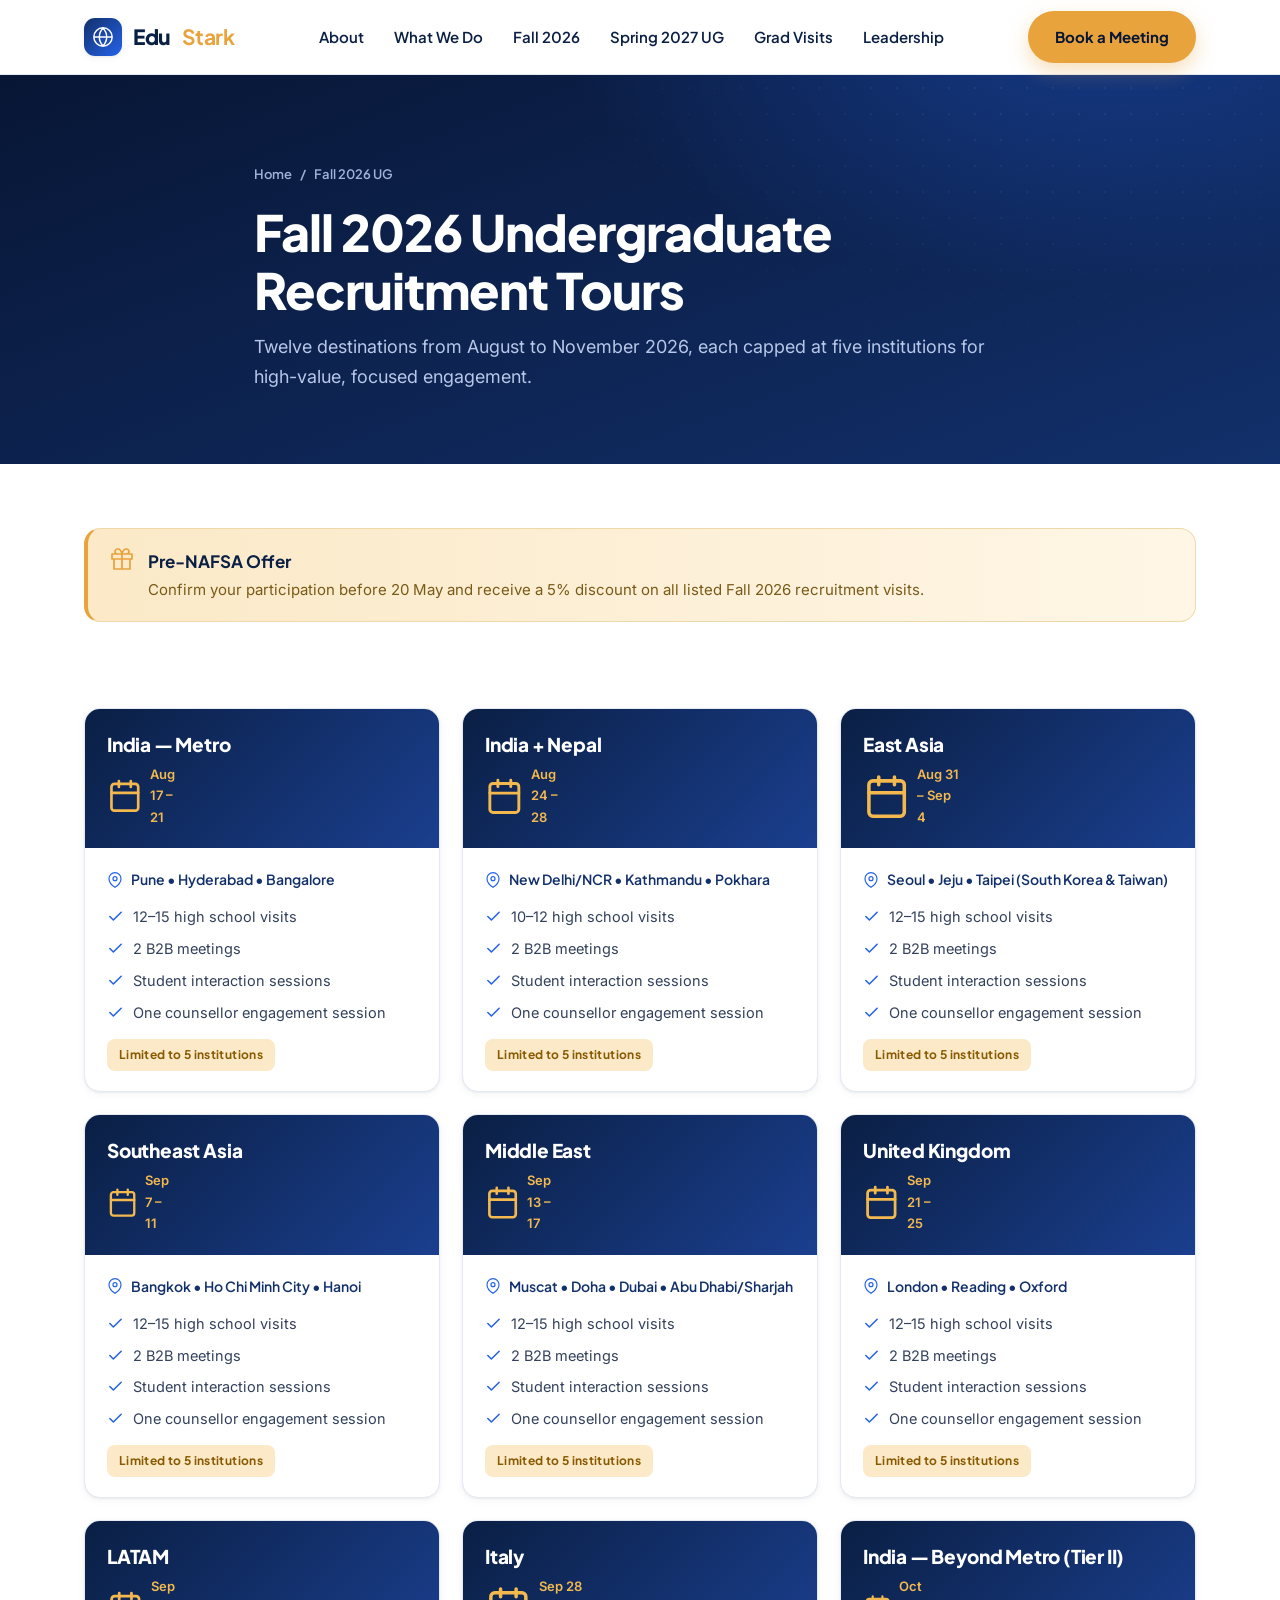
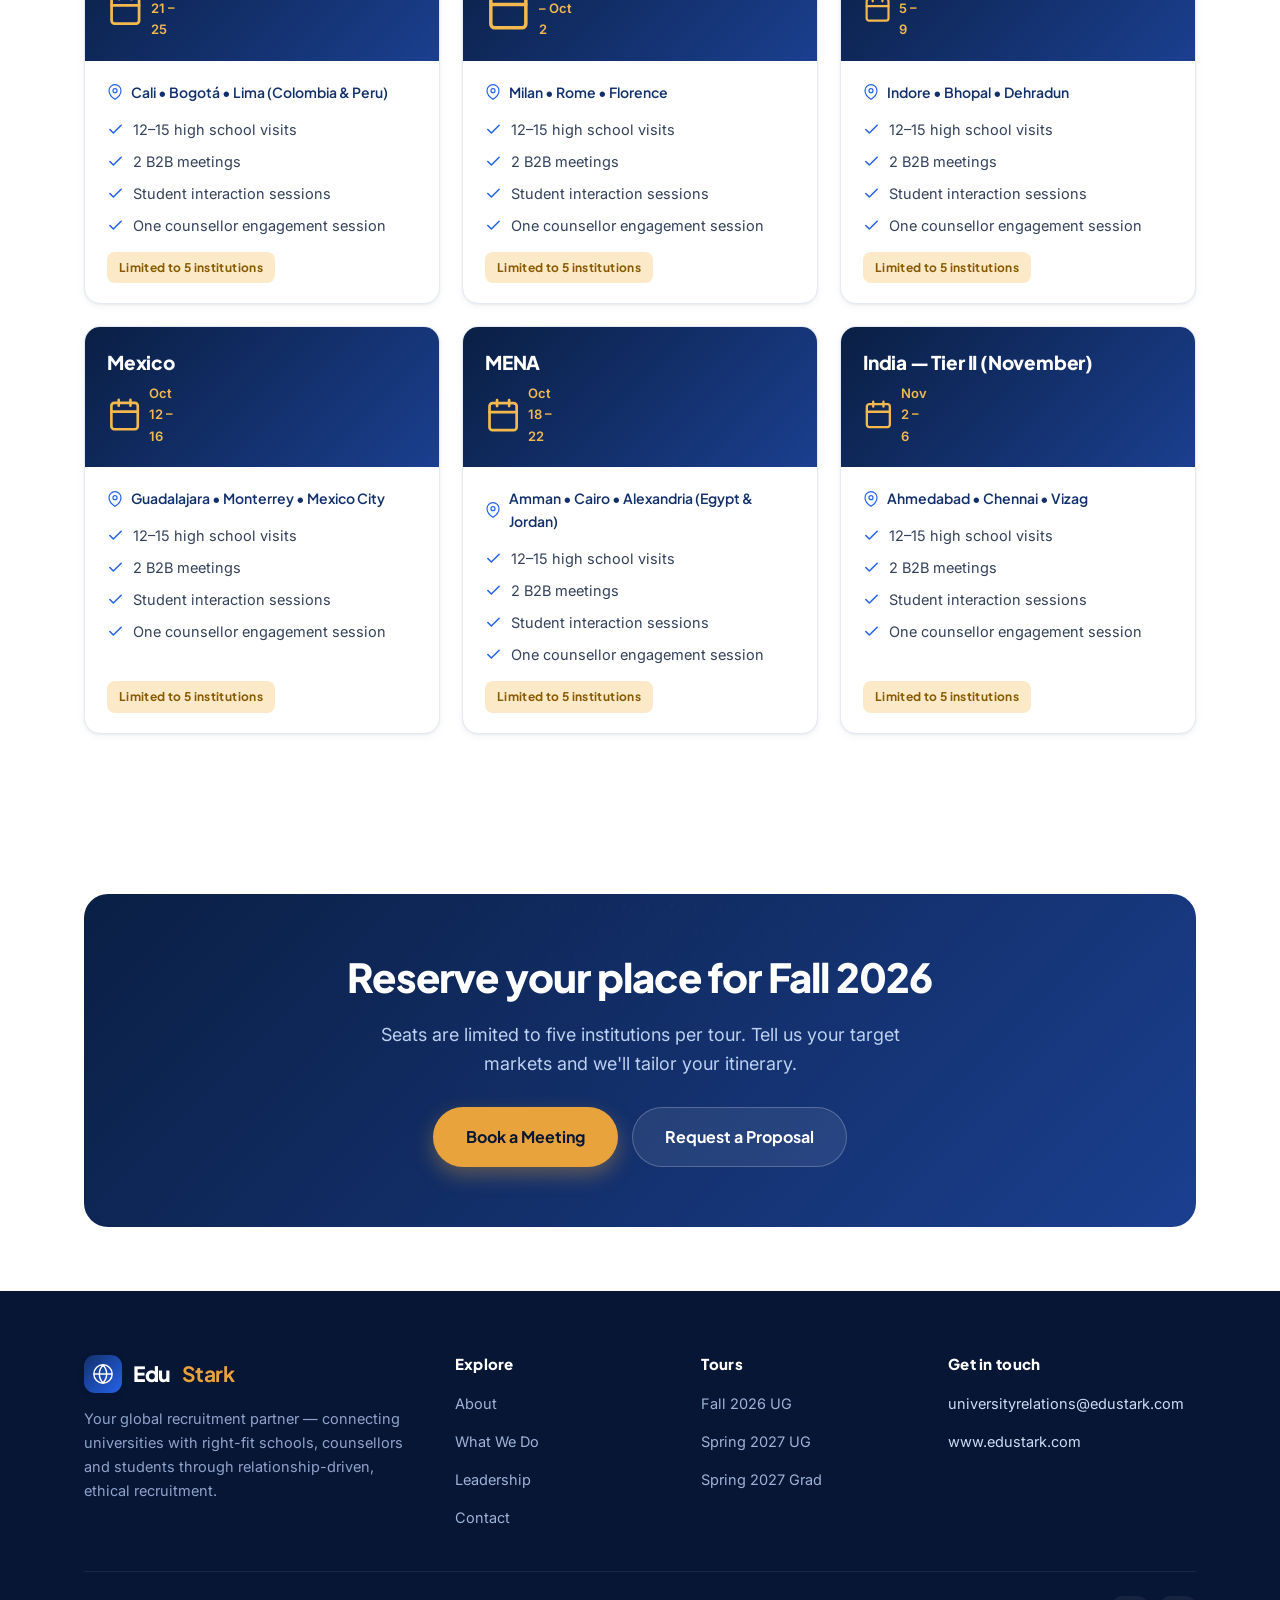
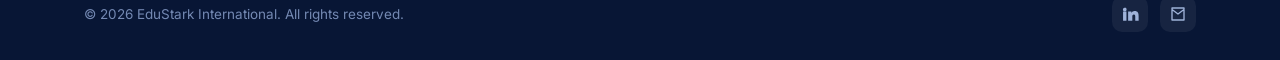
==== commit e962ee66: "Add tour photo gallery to homepage and update contact email" ====
--- a/tours-fall-2026.html
+++ b/tours-fall-2026.html
@@ -112,8 +112,8 @@
       <h2>Reserve your place for Fall 2026</h2>
       <p>Seats are limited to five institutions per tour. Tell us your target markets and we'll tailor your itinerary.</p>
       <div class="hero-actions">
-        <a href="mailto:info@edustark.com?subject=Tour%20Enquiry" class="btn btn--primary btn--lg">Book a Meeting</a>
-        <a href="mailto:info@edustark.com?subject=Proposal%20Request" class="btn btn--on-navy btn--lg">Request a Proposal</a>
+        <a href="mailto:universityrelations@edustark.com?subject=Tour%20Enquiry" class="btn btn--primary btn--lg">Book a Meeting</a>
+        <a href="mailto:universityrelations@edustark.com?subject=Proposal%20Request" class="btn btn--on-navy btn--lg">Request a Proposal</a>
       </div>
     </div>
   </div>
@@ -128,13 +128,13 @@
       </div>
       <div class="footer-col"><h4>Explore</h4><ul><li><a href="index.html#about">About</a></li><li><a href="index.html#services">What We Do</a></li><li><a href="index.html#founder">Leadership</a></li><li><a href="index.html#contact">Contact</a></li></ul></div>
       <div class="footer-col"><h4>Tours</h4><ul><li><a href="tours-fall-2026.html">Fall 2026 UG</a></li><li><a href="tours-spring-2027-ug.html">Spring 2027 UG</a></li><li><a href="tours-spring-2027-grad.html">Spring 2027 Grad</a></li></ul></div>
-      <div class="footer-col footer-contact"><h4>Get in touch</h4><ul><li><a href="mailto:info@edustark.com">info@edustark.com</a></li><li><a href="https://www.edustark.com">www.edustark.com</a></li></ul></div>
+      <div class="footer-col footer-contact"><h4>Get in touch</h4><ul><li><a href="mailto:universityrelations@edustark.com">universityrelations@edustark.com</a></li><li><a href="https://www.edustark.com">www.edustark.com</a></li></ul></div>
     </div>
     <div class="footer-bottom">
       <span>&copy; <span id="year"></span> EduStark International. All rights reserved.</span>
       <div class="socials">
         <a href="#" aria-label="LinkedIn"><svg viewBox="0 0 24 24" fill="currentColor"><path d="M4.98 3.5A2.5 2.5 0 112.5 6 2.49 2.49 0 014.98 3.5zM2.75 8.75h4.5V21h-4.5zM9.5 8.75h4.3v1.68h.06a4.72 4.72 0 014.25-2.33c4.55 0 5.39 3 5.39 6.86V21h-4.5v-5.43c0-1.3 0-2.97-1.81-2.97s-2.09 1.41-2.09 2.87V21H9.5z"/></svg></a>
-        <a href="mailto:info@edustark.com" aria-label="Email"><svg viewBox="0 0 24 24" fill="none"><path d="M4 4h16v16H4zM4 6l8 6 8-6" stroke="currentColor" stroke-width="1.8" stroke-linecap="round" stroke-linejoin="round"/></svg></a>
+        <a href="mailto:universityrelations@edustark.com" aria-label="Email"><svg viewBox="0 0 24 24" fill="none"><path d="M4 4h16v16H4zM4 6l8 6 8-6" stroke="currentColor" stroke-width="1.8" stroke-linecap="round" stroke-linejoin="round"/></svg></a>
       </div>
     </div>
   </div>
--- a/styles.css
+++ b/styles.css
@@ -392,3 +392,14 @@
 @media (max-width: 760px) {
   .site-header.open .nav-links li.nav-cta-mobile { display: block; }
 }
+
+/* Founder photo */
+.founder-img { position:absolute; inset:0; width:100%; height:100%; object-fit:cover; object-position:center top; }
+
+/* Tour gallery */
+.gallery-grid { display:grid; grid-template-columns:repeat(3,1fr); gap:18px; }
+.gphoto { margin:0; border-radius:var(--radius); overflow:hidden; box-shadow:var(--shadow-sm); aspect-ratio:4/3; background:var(--bg-softer); }
+.gphoto img { width:100%; height:100%; object-fit:cover; display:block; transition:transform .55s ease; }
+.gphoto:hover img { transform:scale(1.06); }
+@media (max-width:860px){ .gallery-grid{ grid-template-columns:repeat(2,1fr); } }
+@media (max-width:520px){ .gallery-grid{ grid-template-columns:1fr; } }
